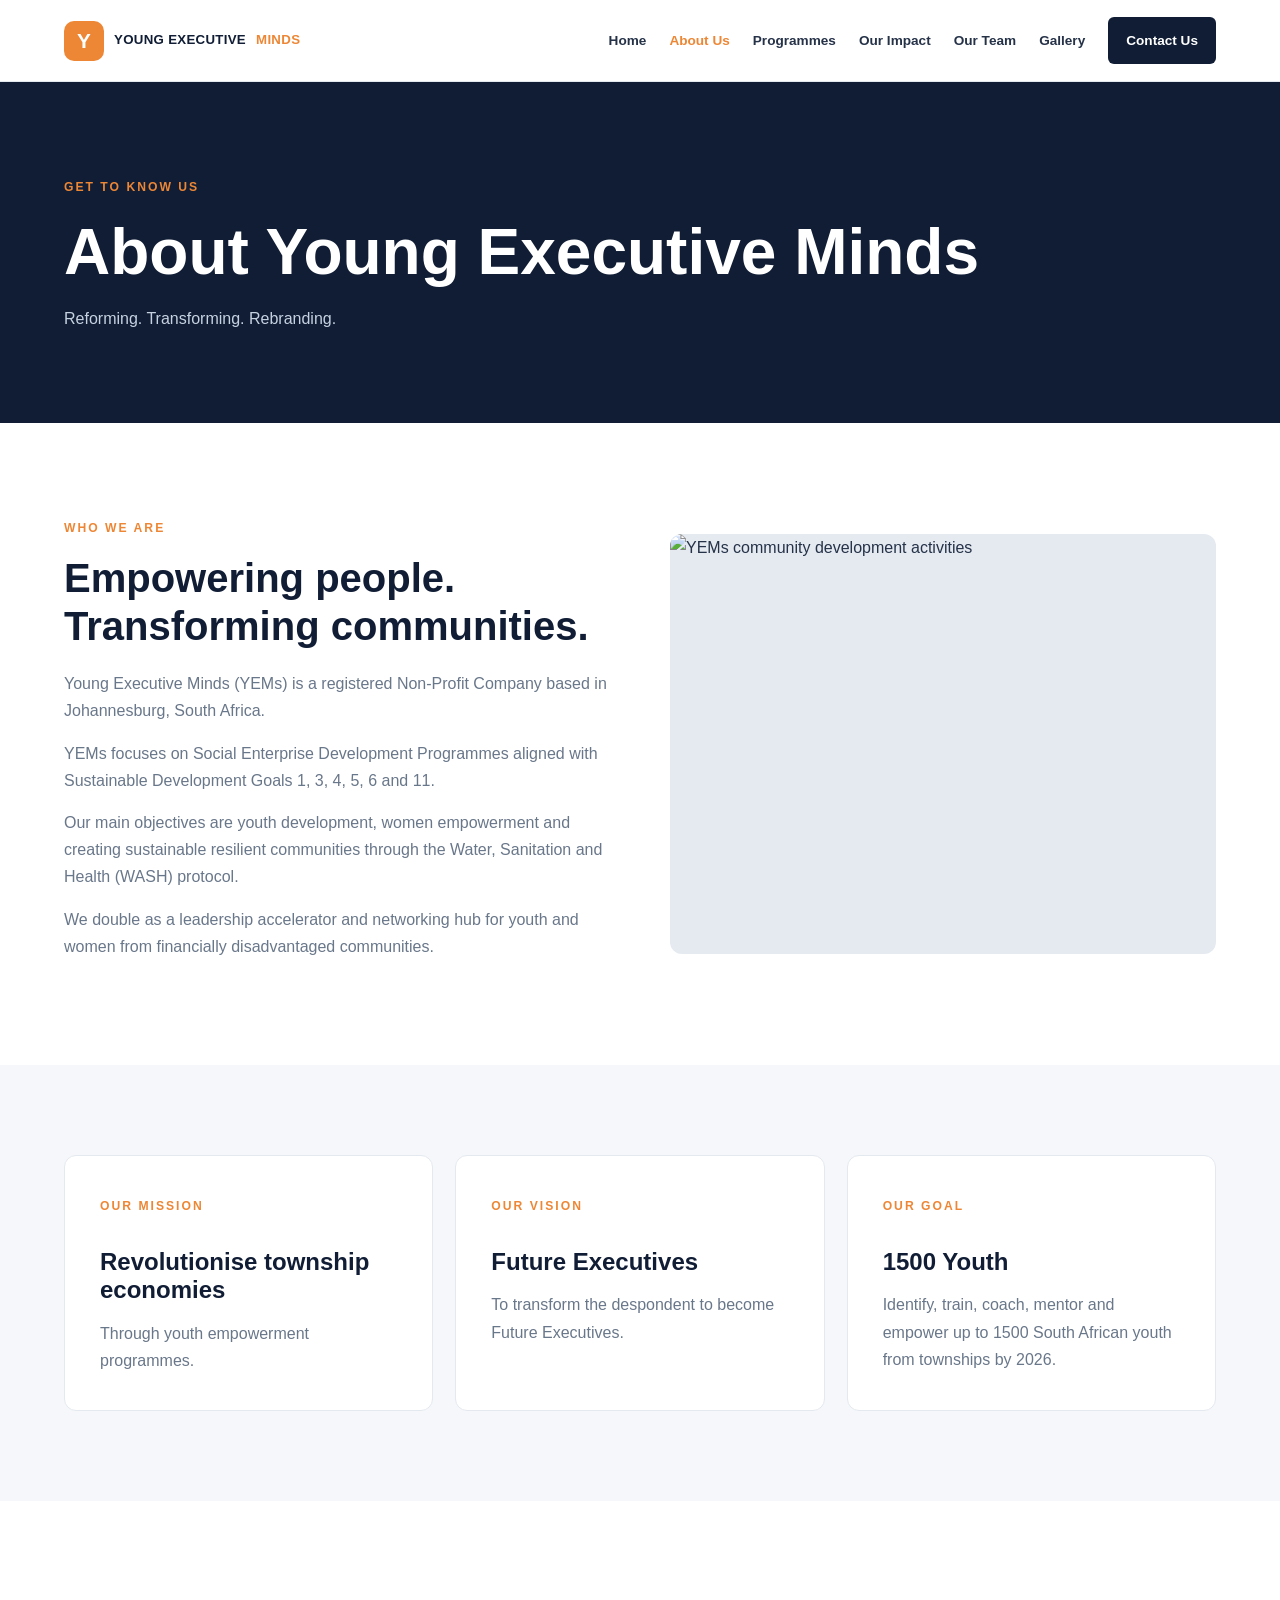
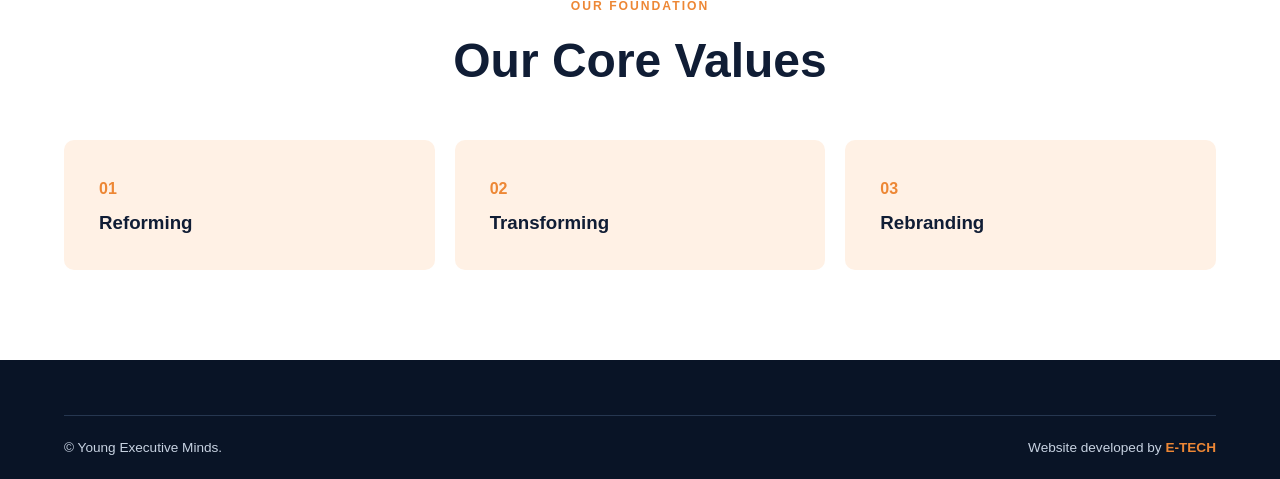
==== about.html @ 8f8f8630 "Add new HTML pages for gallery, get involved, impact, index, programmes, and team sections - Created" ====
<!DOCTYPE html>
<html lang="en">
<head>
    <meta charset="UTF-8">
    <meta name="viewport" content="width=device-width, initial-scale=1.0">
    <title>About Us | Young Executive Minds</title>
    <link rel="stylesheet" href="css/style.css">
</head>
<body>

<header class="header">
    <div class="container navbar">
        <a href="index.html" class="logo"><span class="logo-mark">Y</span> YOUNG EXECUTIVE <strong>MINDS</strong></a>
        <button class="menu-toggle" id="menuBtn" aria-label="Open navigation" aria-expanded="false"><span></span><span></span><span></span></button>
        <nav class="nav-links" id="navbar">
            <a href="index.html">Home</a>
            <a href="about.html" class="active">About Us</a>
            <a href="programmes.html">Programmes</a>
            <a href="impact.html">Our Impact</a>
            <a href="team.html">Our Team</a>
            <a href="gallery.html">Gallery</a>
            <a href="contact.html" class="nav-contact">Contact Us</a>
        </nav>
    </div>
</header>

<main>
<section class="page-hero">
    <div class="container">
        <span class="eyebrow">GET TO KNOW US</span>
        <h1>About Young Executive Minds</h1>
        <p>Reforming. Transforming. Rebranding.</p>
    </div>
</section>

<section class="section">
    <div class="container content-layout">
        <div>
            <span class="eyebrow">WHO WE ARE</span>
            <h2>Empowering people. Transforming communities.</h2>
            <p>Young Executive Minds (YEMs) is a registered Non-Profit Company based in Johannesburg, South Africa.</p>
            <p>YEMs focuses on Social Enterprise Development Programmes aligned with Sustainable Development Goals 1, 3, 4, 5, 6 and 11.</p>
            <p>Our main objectives are youth development, women empowerment and creating sustainable resilient communities through the Water, Sanitation and Health (WASH) protocol.</p>
            <p>We double as a leadership accelerator and networking hub for youth and women from financially disadvantaged communities.</p>
        </div>
        <div class="content-image">
            <img src="assets/images/yems-about.jpg" alt="YEMs community development activities">
        </div>
    </div>
</section>

<section class="section light-section">
    <div class="container three-grid">
        <article class="info-card">
            <span class="eyebrow">OUR MISSION</span>
            <h2>Revolutionise township economies</h2>
            <p>Through youth empowerment programmes.</p>
        </article>
        <article class="info-card">
            <span class="eyebrow">OUR VISION</span>
            <h2>Future Executives</h2>
            <p>To transform the despondent to become Future Executives.</p>
        </article>
        <article class="info-card">
            <span class="eyebrow">OUR GOAL</span>
            <h2>1500 Youth</h2>
            <p>Identify, train, coach, mentor and empower up to 1500 South African youth from townships by 2026.</p>
        </article>
    </div>
</section>

<section class="section">
    <div class="container">
        <div class="section-heading">
            <span class="eyebrow">OUR FOUNDATION</span>
            <h2>Our Core Values</h2>
        </div>
        <div class="values-grid">
            <div class="value-item"><span>01</span><h3>Reforming</h3></div>
            <div class="value-item"><span>02</span><h3>Transforming</h3></div>
            <div class="value-item"><span>03</span><h3>Rebranding</h3></div>
        </div>
    </div>
</section>
</main>

<footer class="footer">
    <div class="container footer-bottom">
        <p>© <span id="year"></span> Young Executive Minds.</p>
        <p>Website developed by <strong>E-TECH</strong></p>
    </div>
</footer>

<script src="js/script.js"></script>
</body>
</html>
---- css/style.css ----
:root {
    --navy: #101d35;
    --navy-dark: #091426;
    --blue: #1c4f91;
    --orange: #ed8735;
    --orange-light: #fff1e5;
    --text: #253248;
    --muted: #69778a;
    --light: #f5f7fa;
    --white: #ffffff;
    --border: #e4e9ef;
    --shadow: 0 15px 40px rgba(13, 31, 57, 0.09);
}

* {
    margin: 0;
    padding: 0;
    box-sizing: border-box;
}

html {
    scroll-behavior: smooth;
}

body {
    font-family: 'DM Sans', sans-serif;
    color: var(--text);
    background: var(--white);
    line-height: 1.7;
}

h1, h2, h3, h4 {
    font-family: 'Manrope', sans-serif;
    line-height: 1.2;
    color: var(--navy);
}

a {
    color: inherit;
    text-decoration: none;
}

img {
    max-width: 100%;
    display: block;
}

.container {
    width: min(1160px, 90%);
    margin: auto;
}

.section {
    padding: 90px 0;
}

.light-section {
    background: var(--light);
}

.center {
    text-align: center;
    margin-top: 35px;
}

.eyebrow {
    display: inline-block;
    color: var(--orange);
    font-size: 0.76rem;
    font-weight: 800;
    letter-spacing: 2px;
    margin-bottom: 16px;
}

.header {
    height: 82px;
    background: var(--white);
    border-bottom: 1px solid var(--border);
    position: sticky;
    top: 0;
    z-index: 1000;
}

.navbar {
    height: 100%;
    display: flex;
    align-items: center;
    justify-content: space-between;
    gap: 25px;
}

.logo {
    display: inline-flex;
    align-items: center;
    gap: 10px;
    font-family: 'Manrope', sans-serif;
    font-size: 0.83rem;
    font-weight: 800;
    letter-spacing: 0.3px;
    white-space: nowrap;
    color: var(--navy);
}

.logo-mark {
    width: 40px;
    height: 40px;
    background: var(--orange);
    color: var(--white);
    display: grid;
    place-items: center;
    border-radius: 10px;
    font-size: 1.3rem;
}

.logo strong {
    color: var(--orange);
}

.nav-links {
    display: flex;
    align-items: center;
    gap: 23px;
}

.nav-links a {
    font-size: 0.85rem;
    font-weight: 600;
    color: var(--text);
    transition: 0.25s;
}

.nav-links a:hover,
.nav-links a.active {
    color: var(--orange);
}

.nav-links .nav-contact {
    background: var(--navy);
    color: var(--white);
    padding: 12px 18px;
    border-radius: 6px;
}

.nav-links .nav-contact:hover,
.nav-links .nav-contact.active {
    background: var(--orange);
    color: var(--white);
}

.menu-toggle {
    display: none;
    background: transparent;
    border: 0;
    cursor: pointer;
    padding: 8px;
}

.menu-toggle span {
    display: block;
    width: 25px;
    height: 2px;
    background: var(--navy);
    margin: 5px;
}

.hero {
    background: linear-gradient(110deg, #f7f9fc, #eef3fa);
    padding: 85px 0;
    overflow: hidden;
}

.hero-content {
    display: grid;
    grid-template-columns: 1.1fr 0.9fr;
    align-items: center;
    gap: 60px;
}

.hero h1 {
    font-size: clamp(2.6rem, 5vw, 4.5rem);
    letter-spacing: -2px;
    margin-bottom: 25px;
}

.hero h1 span,
.about-preview h2 span,
.mission-content h2 span {
    color: var(--orange);
}

.hero-text > p {
    max-width: 590px;
    color: var(--muted);
    font-size: 1.05rem;
}

.hero-buttons {
    display: flex;
    flex-wrap: wrap;
    gap: 14px;
    margin: 30px 0;
}

.btn {
    display: inline-flex;
    align-items: center;
    justify-content: center;
    border: 0;
    border-radius: 6px;
    padding: 14px 23px;
    font: inherit;
    font-weight: 700;
    cursor: pointer;
    transition: 0.25s;
}

.btn-primary {
    background: var(--orange);
    color: var(--white);
}

.btn-primary:hover {
    background: #cf6d21;
    transform: translateY(-2px);
}

.btn-outline {
    border: 1px solid var(--navy);
    color: var(--navy);
}

.btn-outline:hover {
    background: var(--navy);
    color: var(--white);
}

.btn-dark {
    background: var(--navy);
    color: var(--white);
}

.btn-dark:hover {
    background: var(--orange);
}

.btn-light {
    background: var(--white);
    color: var(--navy);
}

.hero-note {
    display: flex;
    align-items: center;
    gap: 15px;
    max-width: 380px;
    color: var(--muted);
    font-size: 0.85rem;
}

.hero-note strong {
    font-size: 2.4rem;
    color: var(--orange);
}

.hero-visual {
    position: relative;
}

.hero-image {
    height: 450px;
    overflow: hidden;
    border-radius: 16px;
    box-shadow: var(--shadow);
    background: #dfe6ef;
}

.hero-image img {
    width: 100%;
    height: 100%;
    object-fit: cover;
}

.hero-badge {
    position: absolute;
    bottom: 25px;
    left: -35px;
    background: var(--white);
    padding: 20px 25px;
    box-shadow: var(--shadow);
    border-radius: 10px;
}

.hero-badge span {
    display: block;
    color: var(--orange);
    font-size: 0.7rem;
    font-weight: 800;
    letter-spacing: 1px;
}

.hero-badge strong {
    color: var(--navy);
}

.trust-strip {
    background: var(--navy);
    padding: 28px 0;
}

.trust-content {
    display: grid;
    grid-template-columns: repeat(3, 1fr);
    gap: 30px;
}

.trust-content div {
    display: flex;
    flex-direction: column;
    align-items: center;
    color: var(--white);
}

.trust-content strong {
    color: var(--orange);
    font-size: 1.3rem;
}

.trust-content span {
    color: #c8d1df;
    font-size: 0.85rem;
    text-align: center;
}

.about-preview {
    display: grid;
    grid-template-columns: 1fr 1fr;
    gap: 70px;
    align-items: center;
}

.about-preview h2,
.involvement h2 {
    font-size: clamp(2rem, 4vw, 3rem);
}

.about-preview p,
.involvement p {
    color: var(--muted);
    margin-bottom: 20px;
}

.text-link {
    color: var(--orange);
    font-weight: 700;
}

.programmes-section {
    background: var(--light);
}

.section-heading {
    text-align: center;
    max-width: 680px;
    margin: 0 auto 50px;
}

.section-heading h2 {
    font-size: clamp(2rem, 4vw, 3rem);
    margin-bottom: 15px;
}

.section-heading p {
    color: var(--muted);
}

.programme-grid {
    display: grid;
    grid-template-columns: repeat(3, 1fr);
    gap: 22px;
}

.programme-card {
    background: var(--white);
    padding: 30px;
    border: 1px solid var(--border);
    border-radius: 12px;
    transition: 0.3s;
}

.programme-card:hover {
    transform: translateY(-6px);
    box-shadow: var(--shadow);
    border-color: var(--orange);
}

.programme-number {
    color: var(--orange);
    font-size: 0.85rem;
    font-weight: 800;
}

.programme-card h3 {
    margin: 18px 0 12px;
    font-size: 1.2rem;
}

.programme-card p {
    color: var(--muted);
    font-size: 0.92rem;
    margin-bottom: 20px;
}

.programme-card a {
    color: var(--orange);
    font-size: 0.87rem;
    font-weight: 800;
}

.mission-section {
    background: var(--navy);
    text-align: center;
    color: var(--white);
}

.mission-content {
    max-width: 800px;
}

.mission-content h2 {
    color: var(--white);
    font-size: clamp(2.2rem, 5vw, 3.8rem);
    margin-bottom: 20px;
}

.mission-content p {
    color: #c7d2e1;
    margin-bottom: 30px;
}

.involvement {
    display: flex;
    justify-content: space-between;
    align-items: center;
    gap: 40px;
}

.involvement > div {
    max-width: 720px;
}

.page-hero {
    background: var(--navy);
    padding: 90px 0;
    color: var(--white);
}

.page-hero h1 {
    font-size: clamp(2.4rem, 5vw, 4rem);
    color: var(--white);
    margin-bottom: 15px;
}

.page-hero p {
    color: #c7d2e1;
    max-width: 700px;
}

.content-layout {
    display: grid;
    grid-template-columns: 1fr 1fr;
    align-items: center;
    gap: 60px;
}

.content-layout h2 {
    font-size: 2.5rem;
    margin-bottom: 20px;
}

.content-layout p {
    color: var(--muted);
    margin-bottom: 15px;
}

.content-image {
    height: 420px;
    background: #e5eaf1;
    border-radius: 12px;
    overflow: hidden;
}

.content-image img {
    width: 100%;
    height: 100%;
    object-fit: cover;
}

.three-grid {
    display: grid;
    grid-template-columns: repeat(3, 1fr);
    gap: 22px;
}

.info-card {
    padding: 35px;
    background: var(--white);
    border: 1px solid var(--border);
    border-radius: 12px;
}

.info-card h2 {
    margin: 15px 0;
    font-size: 1.5rem;
}

.info-card p {
    color: var(--muted);
}

.values-grid {
    display: grid;
    grid-template-columns: repeat(3, 1fr);
    gap: 20px;
}

.value-item {
    padding: 35px;
    background: var(--orange-light);
    border-radius: 10px;
}

.value-item span {
    color: var(--orange);
    font-weight: 800;
}

.value-item h3 {
    margin-top: 10px;
}

.programme-list {
    display: grid;
    gap: 22px;
}

.programme-detail {
    padding: 35px;
    border: 1px solid var(--border);
    border-left: 5px solid var(--orange);
    border-radius: 10px;
}

.programme-detail > span {
    color: var(--orange);
    font-size: 0.75rem;
    font-weight: 800;
    letter-spacing: 1px;
}

.programme-detail h2 {
    margin: 12px 0;
    font-size: 1.65rem;
}

.programme-detail p {
    color: var(--muted);
    margin-top: 10px;
}

.impact-steps {
    display: grid;
    grid-template-columns: repeat(4, 1fr);
    gap: 20px;
}

.impact-steps article {
    padding: 28px;
    border: 1px solid var(--border);
    border-radius: 10px;
}

.impact-steps span {
    color: var(--orange);
    font-size: 1.4rem;
    font-weight: 800;
}

.impact-steps h3 {
    margin: 15px 0 10px;
}

.impact-steps p {
    color: var(--muted);
    font-size: 0.9rem;
}

.sdg-grid {
    display: grid;
    grid-template-columns: repeat(3, 1fr);
    gap: 15px;
}

.sdg-grid div {
    background: var(--navy);
    color: var(--white);
    padding: 22px;
    border-radius: 8px;
    font-weight: 800;
}

.sdg-grid strong {
    display: block;
    color: #f5b56e;
    margin-top: 7px;
}

.team-grid {
    display: grid;
    grid-template-columns: repeat(3, 1fr);
    gap: 24px;
}

.team-card {
    border: 1px solid var(--border);
    border-radius: 12px;
    padding: 30px;
    text-align: center;
}

.team-photo {
    width: 95px;
    height: 95px;
    border-radius: 50%;
    display: grid;
    place-items: center;
    margin: 0 auto 20px;
    background: var(--orange-light);
    color: var(--orange);
    font-size: 1.5rem;
    font-weight: 800;
}

.team-card h3 {
    margin-bottom: 8px;
}

.team-card > span {
    display: block;
    color: var(--orange);
    font-size: 0.85rem;
    font-weight: 700;
    margin-bottom: 15px;
}

.team-card p {
    color: var(--muted);
    font-size: 0.9rem;
}

.gallery-grid {
    display: grid;
    grid-template-columns: repeat(3, 1fr);
    gap: 22px;
}

.gallery-grid figure {
    overflow: hidden;
    border-radius: 10px;
    background: var(--light);
}

.gallery-grid img {
    width: 100%;
    height: 240px;
    object-fit: cover;
    transition: 0.4s;
}

.gallery-grid figure:hover img {
    transform: scale(1.05);
}

.gallery-grid figcaption {
    padding: 15px;
    font-weight: 700;
    color: var(--navy);
}

.contact-layout {
    display: grid;
    grid-template-columns: 0.8fr 1.2fr;
    gap: 60px;
}

.contact-details h2 {
    font-size: 2.4rem;
    margin-bottom: 25px;
}

.contact-item {
    margin-bottom: 25px;
}

.contact-item strong {
    color: var(--orange);
}

.contact-item p {
    color: var(--muted);
}

.contact-form {
    padding: 35px;
    border: 1px solid var(--border);
    border-radius: 12px;
    box-shadow: var(--shadow);
}

.contact-form h2 {
    margin-bottom: 25px;
}

.contact-form label {
    display: block;
    font-weight: 700;
    font-size: 0.9rem;
    margin: 15px 0 7px;
}

.contact-form input,
.contact-form textarea {
    width: 100%;
    padding: 13px;
    font: inherit;
    border: 1px solid var(--border);
    border-radius: 6px;
    outline: none;
}

.contact-form input:focus,
.contact-form textarea:focus {
    border-color: var(--orange);
}

.contact-form textarea {
    resize: vertical;
}

.form-message {
    margin-top: 15px;
    color: var(--blue);
    font-weight: 700;
}

.form-note {
    margin-top: 10px;
    color: var(--muted);
    font-size: 0.8rem;
}

.footer {
    background: var(--navy-dark);
    color: #c7d2e1;
    padding: 55px 0 20px;
}

.footer-grid {
    display: grid;
    grid-template-columns: 1.5fr 1fr 1fr;
    gap: 40px;
    padding-bottom: 40px;
}

.footer-logo {
    color: var(--white);
    margin-bottom: 20px;
}

.footer h4 {
    color: var(--white);
    margin-bottom: 18px;
}

.footer-grid a:not(.logo) {
    display: block;
    margin: 9px 0;
    font-size: 0.9rem;
}

.footer-grid a:hover {
    color: var(--orange);
}

.footer-grid p {
    font-size: 0.9rem;
    margin: 10px 0;
}

.footer-bottom {
    display: flex;
    justify-content: space-between;
    gap: 20px;
    border-top: 1px solid #263750;
    padding-top: 20px;
    font-size: 0.85rem;
}

.footer-bottom strong {
    color: var(--orange);
}

/* RESPONSIVE DESIGN */

@media (max-width: 1050px) {
    .nav-links {
        gap: 13px;
    }

    .nav-links a {
        font-size: 0.78rem;
    }

    .hero-content {
        gap: 35px;
    }
}

@media (max-width: 850px) {
    .menu-toggle {
        display: block;
    }

    .nav-links {
        position: absolute;
        top: 82px;
        left: 0;
        right: 0;
        background: var(--white);
        display: none;
        flex-direction: column;
        align-items: stretch;
        padding: 20px 5%;
        gap: 0;
        border-top: 1px solid var(--border);
        box-shadow: var(--shadow);
    }

    .nav-links.open {
        display: flex;
    }

    .nav-links a {
        padding: 13px 0;
    }

    .nav-links .nav-contact {
        text-align: center;
        margin-top: 10px;
    }

    .hero-content,
    .about-preview,
    .content-layout,
    .contact-layout {
        grid-template-columns: 1fr;
    }

    .hero-visual {
        margin: 20px 0 0 25px;
    }

    .programme-grid,
    .team-grid,
    .gallery-grid {
        grid-template-columns: repeat(2, 1fr);
    }

    .three-grid,
    .values-grid,
    .impact-steps,
    .sdg-grid {
        grid-template-columns: repeat(2, 1fr);
    }

    .involvement {
        align-items: flex-start;
        flex-direction: column;
    }

    .footer-grid {
        grid-template-columns: repeat(2, 1fr);
    }
}

@media (max-width: 550px) {
    .section {
        padding: 65px 0;
    }

    .hero {
        padding: 65px 0;
    }

    .hero h1 {
        font-size: 2.5rem;
    }

    .hero-image {
        height: 300px;
    }

    .hero-badge {
        left: -20px;
        bottom: 15px;
    }

    .trust-content {
        grid-template-columns: 1fr;
        gap: 20px;
    }

    .programme-grid,
    .team-grid,
    .gallery-grid,
    .three-grid,
    .values-grid,
    .impact-steps,
    .sdg-grid,
    .footer-grid {
        grid-template-columns: 1fr;
    }

    .hero-buttons {
        flex-direction: column;
    }

    .footer-bottom {
        flex-direction: column;
    }

    .logo {
        font-size: 0.7rem;
    }

    .page-hero {
        padding: 65px 0;
    }

    .contact-form {
        padding: 22px;
    }
}


/* =====================================================
   YEMS CONTACT PAGE
   WHATSAPP CONTACT DESIGN
   ADD THIS TO THE BOTTOM OF YOUR ORIGINAL STYLE.CSS
   ===================================================== */

/* Contact Hero */

.contact-hero {
    background: linear-gradient(
        110deg,
        var(--navy-dark),
        var(--navy)
    );
    padding: 90px 0;
    color: var(--white);
    text-align: center;
}

.contact-hero .eyebrow,
.contact-hero .section-label {
    display: inline-block;
    color: var(--orange);
    font-size: 0.76rem;
    font-weight: 800;
    letter-spacing: 2px;
    margin-bottom: 16px;
}

.contact-hero h1 {
    color: var(--white);
    font-size: clamp(2.4rem, 5vw, 4rem);
    margin-bottom: 18px;
}

.contact-hero h1 span {
    color: var(--orange);
}

.contact-hero p {
    max-width: 700px;
    margin: 0 auto;
    color: #c7d2e1;
}


/* Contact Section */

.contact-section {
    padding: 85px 0;
    background: var(--light);
}

.contact-section .contact-layout {
    display: grid;
    grid-template-columns: 0.9fr 1.1fr;
    gap: 60px;
    align-items: center;
}

.contact-information h2 {
    font-size: clamp(2rem, 4vw, 2.8rem);
    margin-bottom: 20px;
}

.contact-information h2 span {
    color: var(--orange);
}

.contact-information > p {
    color: var(--muted);
    margin-bottom: 30px;
}


/* Contact Details */

.contact-detail {
    display: flex;
    align-items: flex-start;
    gap: 15px;
    margin-bottom: 22px;
}

.contact-icon {
    flex: 0 0 46px;
    width: 46px;
    height: 46px;
    display: grid;
    place-items: center;
    border-radius: 9px;
    background: var(--orange-light);
    color: var(--orange);
    font-size: 1.1rem;
}

.contact-detail h3 {
    font-size: 1rem;
    margin-bottom: 5px;
}

.contact-detail p,
.contact-detail a {
    color: var(--muted);
    font-size: 0.92rem;
}

.contact-detail a:hover {
    color: var(--orange);
}


/* WhatsApp Card */

.whatsapp-contact-card {
    padding: 45px;
    background: var(--white);
    border: 1px solid var(--border);
    border-radius: 12px;
    box-shadow: var(--shadow);
    text-align: center;
}

.whatsapp-icon-large {
    width: 82px;
    height: 82px;
    margin: 0 auto 22px;
    display: grid;
    place-items: center;
    border-radius: 50%;
    background: #e7f8ed;
    color: #16a34a;
    font-size: 2.8rem;
}

.whatsapp-contact-card .eyebrow,
.whatsapp-contact-card .section-label {
    display: inline-block;
    color: var(--orange);
    font-size: 0.76rem;
    font-weight: 800;
    letter-spacing: 2px;
    margin-bottom: 12px;
}

.whatsapp-contact-card h2 {
    font-size: 1.8rem;
    margin-bottom: 15px;
}

.whatsapp-contact-card > p {
    color: var(--muted);
    margin-bottom: 24px;
}


/* WhatsApp Button */

.whatsapp-button {
    display: inline-flex;
    align-items: center;
    justify-content: center;
    gap: 11px;
    padding: 14px 25px;
    border-radius: 6px;
    background: #16a34a;
    color: var(--white);
    font-weight: 700;
    transition: 0.25s;
}

.whatsapp-button:hover {
    background: #12813b;
    color: var(--white);
    transform: translateY(-2px);
}

.whatsapp-button i {
    font-size: 1.3rem;
}

.whatsapp-contact-card .whatsapp-note {
    margin: 18px 0 0;
    color: var(--muted);
    font-size: 0.8rem;
}


/* Contact Call To Action */

.contact-cta {
    padding: 75px 0;
    background: var(--navy);
    color: var(--white);
    text-align: center;
}

.contact-cta .eyebrow,
.contact-cta .section-label {
    color: var(--orange);
}

.contact-cta h2 {
    color: var(--white);
    font-size: clamp(2rem, 4vw, 2.8rem);
    margin-bottom: 15px;
}

.contact-cta p {
    max-width: 680px;
    margin: 0 auto 25px;
    color: #c7d2e1;
}

.contact-cta .btn {
    display: inline-flex;
}


/* Contact Page Responsive Design */

@media (max-width: 850px) {

    .contact-section .contact-layout {
        grid-template-columns: 1fr;
        gap: 40px;
    }

}

@media (max-width: 550px) {

    .contact-hero {
        padding: 65px 0;
    }

    .contact-section {
        padding: 60px 0;
    }

    .whatsapp-contact-card {
        padding: 28px 20px;
    }

    .whatsapp-contact-card h2 {
        font-size: 1.5rem;
    }

    .whatsapp-button {
        width: 100%;
    }

    .contact-cta {
        padding: 60px 0;
    }

}
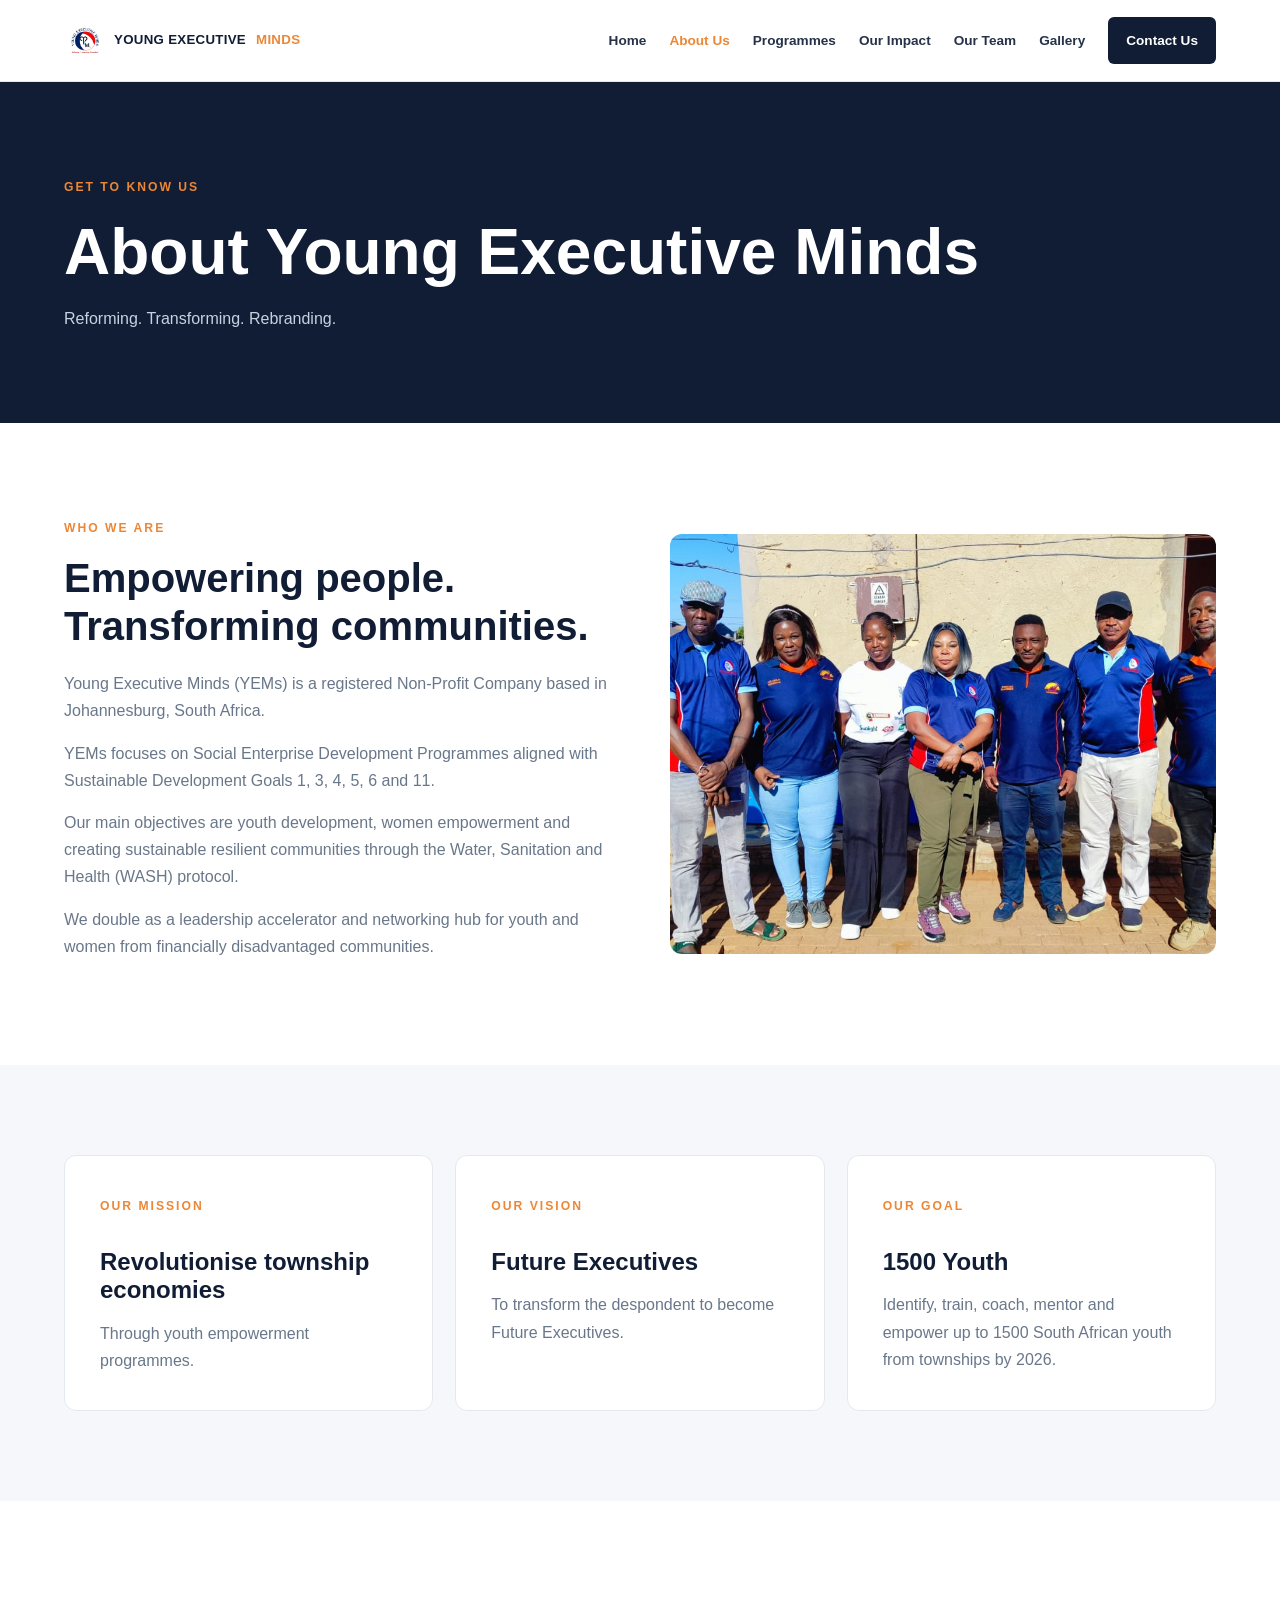
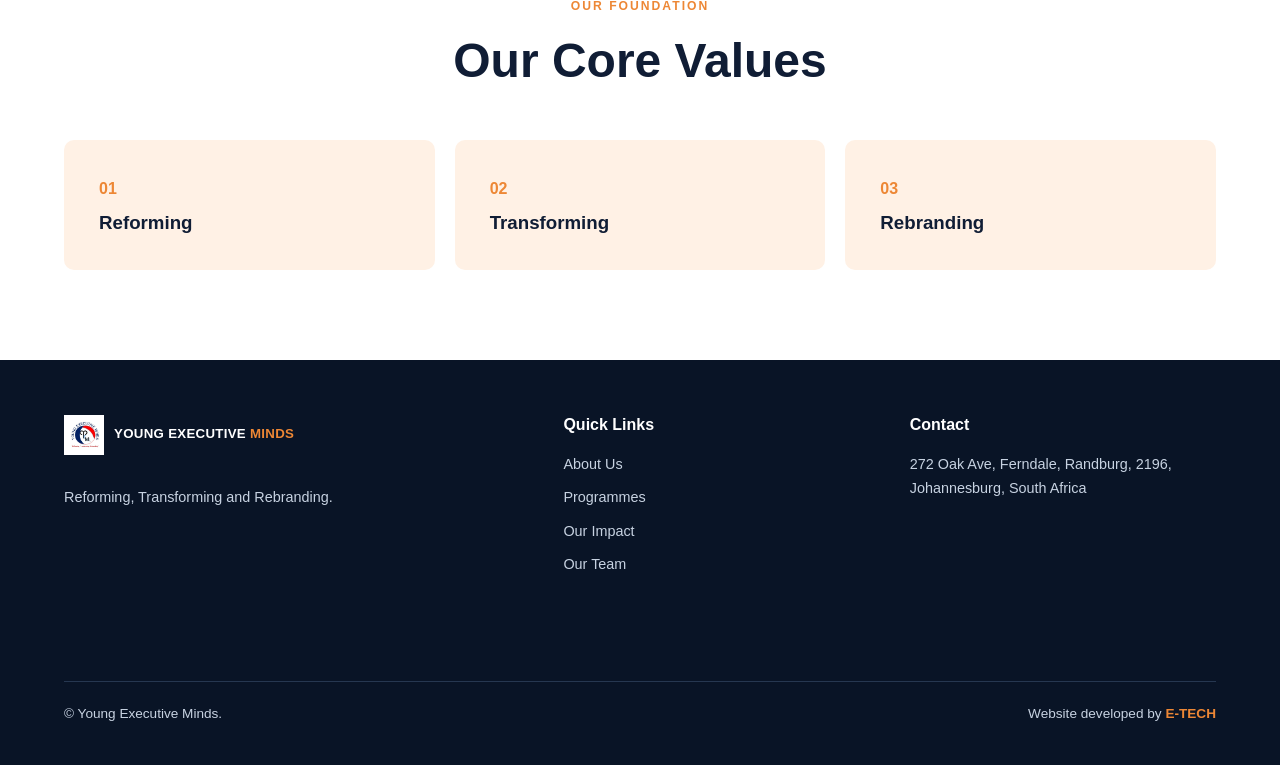
==== commit 23c241c8: "Refactor code structure for improved readability and maintainability" ====
--- a/about.html
+++ b/about.html
@@ -11,7 +11,7 @@
 
 <header class="header">
     <div class="container navbar">
-        <a href="index.html" class="logo"><span class="logo-mark">Y</span> YOUNG EXECUTIVE <strong>MINDS</strong></a>
+        <a href="index.html" class="logo"><span class="logo-mark"><img src="image/WhatsApp Image 2026-11-19 at 11.39.47.jpeg" alt="Young Executive Minds Logo"></span> YOUNG EXECUTIVE <strong>MINDS</strong></a>
         <button class="menu-toggle" id="menuBtn" aria-label="Open navigation" aria-expanded="false"><span></span><span></span><span></span></button>
         <nav class="nav-links" id="navbar">
             <a href="index.html">Home</a>
@@ -45,7 +45,7 @@
             <p>We double as a leadership accelerator and networking hub for youth and women from financially disadvantaged communities.</p>
         </div>
         <div class="content-image">
-            <img src="assets/images/yems-about.jpg" alt="YEMs community development activities">
+            <img src="image/WhatsApp Image 2026-11-19 at 11.33.25.jpeg" alt="YEMs community development activities">
         </div>
     </div>
 </section>
@@ -86,12 +86,31 @@
 </main>
 
 <footer class="footer">
-    <div class="container footer-bottom">
-        <p>© <span id="year"></span> Young Executive Minds.</p>
-        <p>Website developed by <strong>E-TECH</strong></p>
+    <div class="container footer-grid">
+        <div>
+            <a href="index.html" class="logo footer-logo">
+                <span class="logo-mark"><img src="image/WhatsApp Image 2026-11-19 at 11.39.47.jpeg" alt="Young Executive Minds Logo"></span>
+                <span>YOUNG EXECUTIVE <strong>MINDS</strong></span>
+            </a>
+            <p>Reforming, Transforming and Rebranding.</p>
+        </div>
+
+        <div>
+            <h4>Quick Links</h4>
+            <a href="about.html">About Us</a>
+            <a href="programmes.html">Programmes</a>
+            <a href="impact.html">Our Impact</a>
+            <a href="team.html">Our Team</a>
+        </div>
+
+        <div>
+            <h4>Contact</h4>
+            <p>272 Oak Ave, Ferndale, Randburg, 2196, Johannesburg, South Africa</p>
+            <a href="https://www.yems1.org" target="_blank" rel="noopener"></a>
+        </div>
     </div>
-</footer>
 
+<footer class="footer"><div class="container footer-bottom"><p>© <span id="year"></span> Young Executive Minds.</p><p>Website developed by <strong>E-TECH</strong></p></div></footer>
 <script src="js/script.js"></script>
 </body>
 </html>
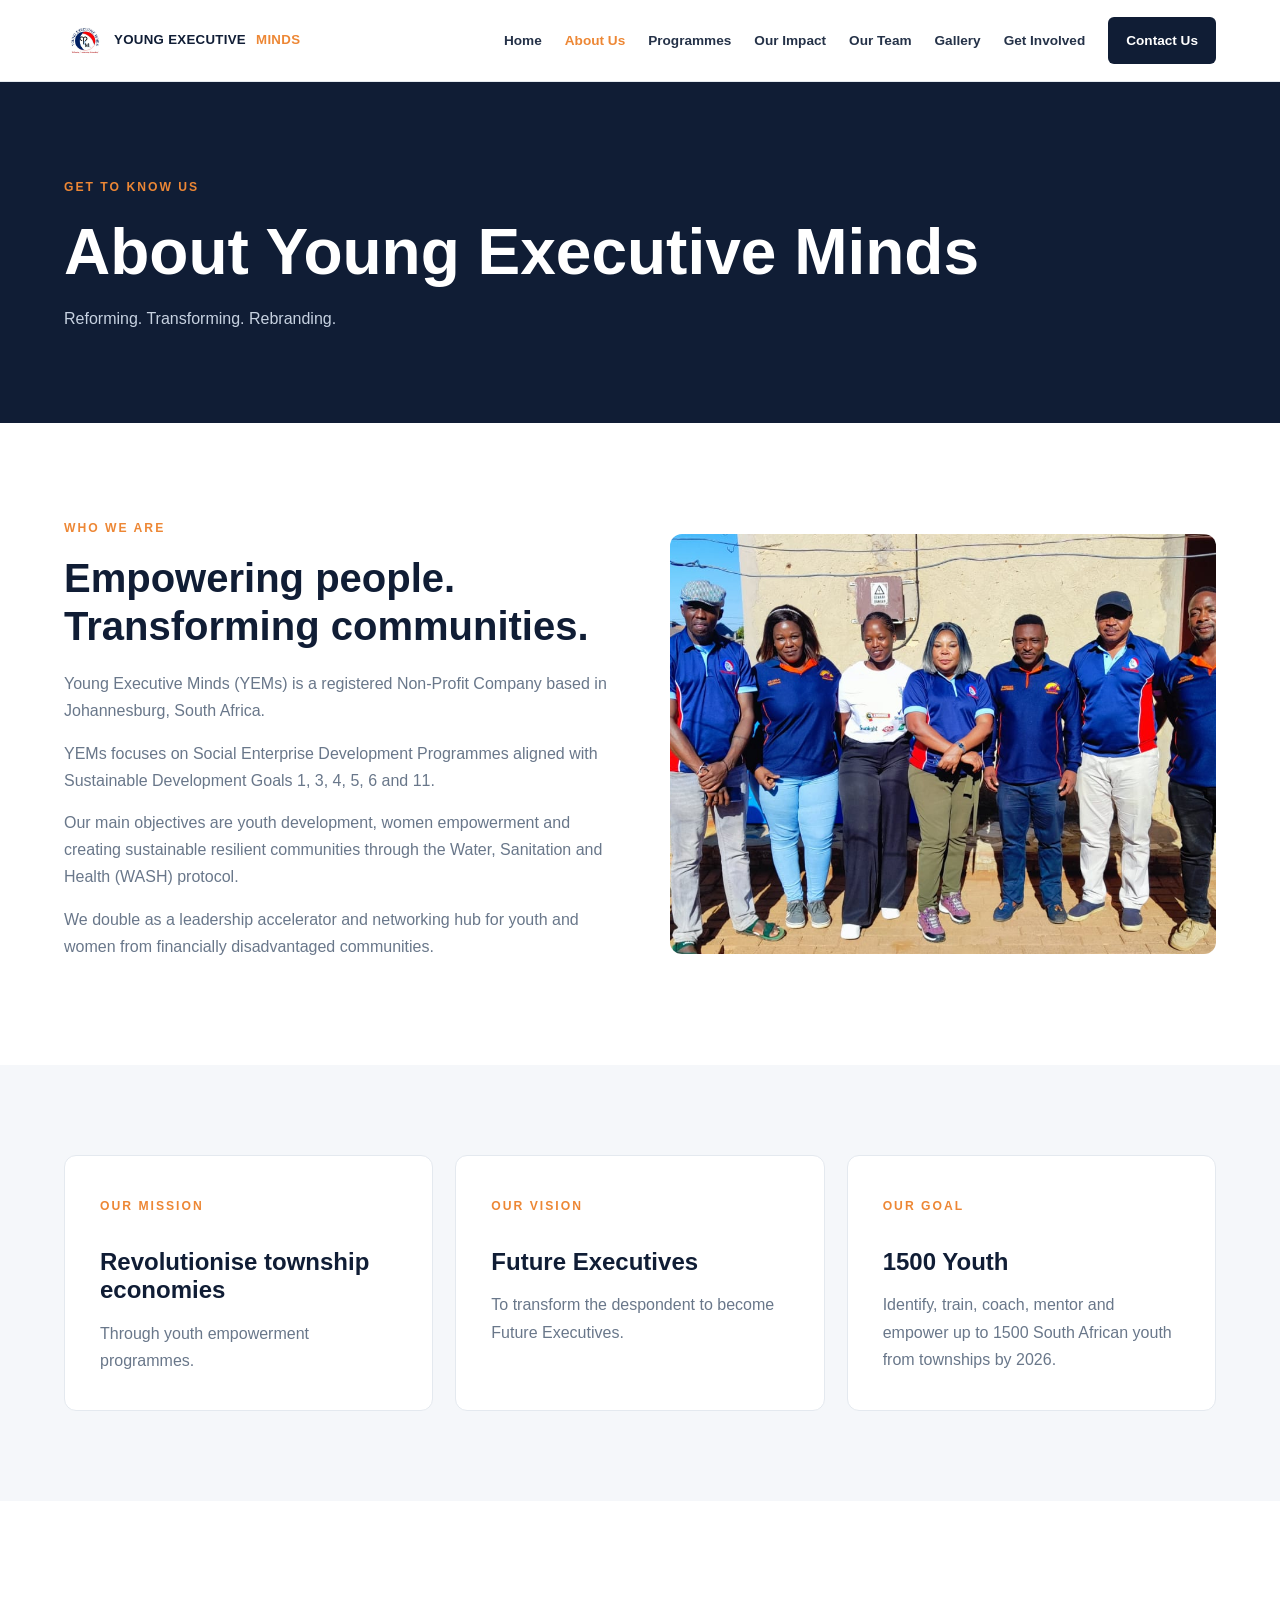
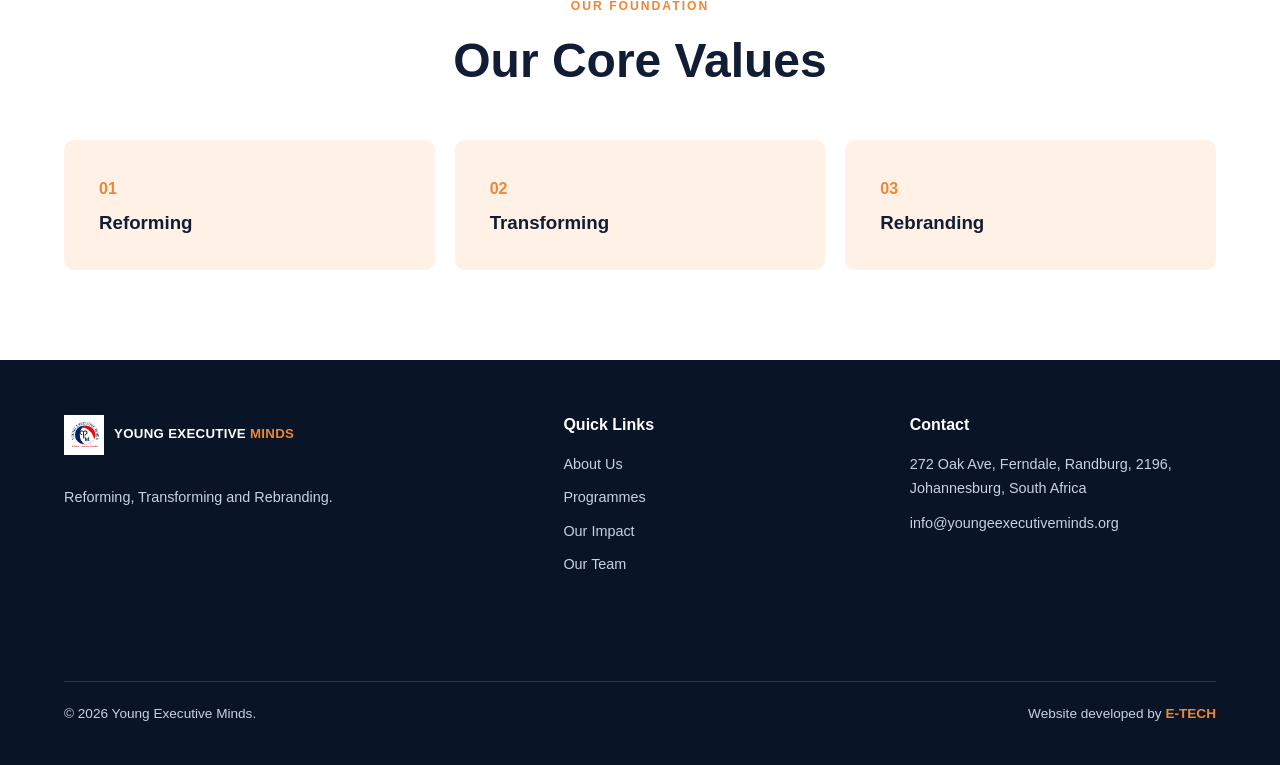
==== commit cc8632ac: "Add "Get Involved" link to navigation and update contact email for consistency" ====
--- a/about.html
+++ b/about.html
@@ -20,6 +20,7 @@
             <a href="impact.html">Our Impact</a>
             <a href="team.html">Our Team</a>
             <a href="gallery.html">Gallery</a>
+            <a href="get-involved.html">Get Involved</a>
             <a href="contact.html" class="nav-contact">Contact Us</a>
         </nav>
     </div>
@@ -106,7 +107,7 @@
         <div>
             <h4>Contact</h4>
             <p>272 Oak Ave, Ferndale, Randburg, 2196, Johannesburg, South Africa</p>
-            <a href="https://www.yems1.org" target="_blank" rel="noopener"></a>
+            <a href="mailto:info@youngeexecutiveminds.org">info@youngeexecutiveminds.org</a>
         </div>
     </div>
 
--- a/css/style.css
+++ b/css/style.css
@@ -629,8 +629,8 @@
 }
 
 .team-photo {
-    width: 95px;
-    height: 95px;
+    width: 90px;
+    height: 90px;
     border-radius: 50%;
     display: grid;
     place-items: center;
@@ -639,6 +639,14 @@
     color: var(--orange);
     font-size: 1.5rem;
     font-weight: 800;
+    overflow: hidden;
+}
+
+.team-photo img {
+    width: 100%;
+    height: 100%;
+    object-fit: cover;
+    border-radius: 50%;
 }
 
 .team-card h3 {
@@ -1210,3 +1218,253 @@
     }
 
 }
+
+
+/* =========================================
+   YEMS GALLERY ALBUM CATEGORIES
+========================================= */
+
+.gallery-intro {
+    margin-bottom: 35px;
+}
+
+.gallery-intro h2 {
+    font-size: 2rem;
+    margin-bottom: 10px;
+}
+
+.gallery-intro p {
+    color: var(--muted);
+}
+
+.gallery-album-card {
+    background: var(--light);
+    border-radius: 12px;
+    overflow: hidden;
+    border: 1px solid var(--border);
+    transition: 0.3s ease;
+}
+
+.gallery-album-card:hover {
+    transform: translateY(-6px);
+    box-shadow: var(--shadow);
+    border-color: var(--orange);
+}
+
+.gallery-album-card a {
+    display: block;
+}
+
+.gallery-album-card img {
+    width: 100%;
+    height: 260px;
+    object-fit: cover;
+    transition: 0.3s ease;
+}
+
+.gallery-album-card:hover img {
+    transform: scale(1.03);
+}
+
+.gallery-album-card figcaption {
+    padding: 20px;
+    display: flex;
+    flex-direction: column;
+    gap: 12px;
+}
+
+.gallery-album-card figcaption strong {
+    color: var(--navy);
+    font-size: 1rem;
+}
+
+.gallery-album-card figcaption span {
+    color: var(--orange);
+    font-weight: 800;
+    font-size: 0.85rem;
+}
+
+
+/* =========================================
+   INDIVIDUAL ALBUM PAGE
+========================================= */
+
+.album-hero {
+    padding-top: 65px;
+    padding-bottom: 75px;
+}
+
+.album-back-link {
+    display: inline-block;
+    color: var(--white);
+    margin-bottom: 25px;
+    font-weight: 700;
+}
+
+.album-back-link:hover {
+    color: var(--orange);
+}
+
+.album-section {
+    background: var(--light);
+}
+
+.album-heading {
+    display: flex;
+    align-items: center;
+    justify-content: space-between;
+    gap: 25px;
+    margin-bottom: 35px;
+}
+
+.album-heading h2 {
+    font-size: 2rem;
+    margin-bottom: 8px;
+}
+
+.album-heading p {
+    color: var(--muted);
+}
+
+.album-upload {
+    cursor: pointer;
+    white-space: nowrap;
+}
+
+.album-message {
+    margin-bottom: 20px;
+    font-weight: 700;
+}
+
+.album-message:empty {
+    display: none;
+}
+
+.album-message.success {
+    color: #15803d;
+}
+
+.album-message.error {
+    color: #dc2626;
+}
+
+
+/* PHOTO GRID */
+
+.album-photo-grid {
+    display: grid;
+    grid-template-columns: repeat(3, 1fr);
+    gap: 24px;
+}
+
+.album-photo-card {
+    background: var(--white);
+    border: 1px solid var(--border);
+    border-radius: 12px;
+    overflow: hidden;
+    box-shadow: 0 8px 25px rgba(13, 31, 57, 0.05);
+}
+
+.album-photo-card img {
+    width: 100%;
+    height: 260px;
+    object-fit: cover;
+}
+
+.album-photo-details {
+    padding: 15px;
+    display: flex;
+    align-items: center;
+    justify-content: space-between;
+    gap: 12px;
+}
+
+.album-photo-details p {
+    font-size: 0.85rem;
+    overflow-wrap: anywhere;
+}
+
+.album-delete {
+    border: 0;
+    background: #fee2e2;
+    color: #dc2626;
+    padding: 9px 13px;
+    border-radius: 5px;
+    cursor: pointer;
+    font-weight: 700;
+}
+
+.album-delete:hover {
+    background: #fecaca;
+}
+
+
+/* EMPTY ALBUM */
+
+.album-empty {
+    grid-column: 1 / -1;
+    text-align: center;
+    padding: 65px 20px;
+    background: var(--white);
+    border: 2px dashed var(--border);
+    border-radius: 12px;
+}
+
+.album-empty-icon {
+    font-size: 3rem;
+    color: var(--orange);
+    margin-bottom: 15px;
+}
+
+.album-empty h3 {
+    margin-bottom: 10px;
+}
+
+.album-empty p {
+    color: var(--muted);
+}
+
+
+/* STORAGE NOTICE */
+
+.album-notice {
+    margin-top: 35px;
+    padding: 18px;
+    background: var(--orange-light);
+    border-left: 4px solid var(--orange);
+    border-radius: 7px;
+    color: var(--text);
+    font-size: 0.9rem;
+}
+
+
+/* ALBUM RESPONSIVE DESIGN */
+
+@media (max-width: 850px) {
+    .album-photo-grid {
+        grid-template-columns: repeat(2, 1fr);
+    }
+}
+
+@media (max-width: 550px) {
+    .album-heading {
+        align-items: flex-start;
+        flex-direction: column;
+    }
+
+    .album-upload {
+        width: 100%;
+    }
+
+    .album-photo-grid {
+        grid-template-columns: 1fr;
+    }
+
+    .gallery-album-card img {
+        height: 230px;
+    }
+
+    .album-photo-card img {
+        height: 240px;
+    }
+}
